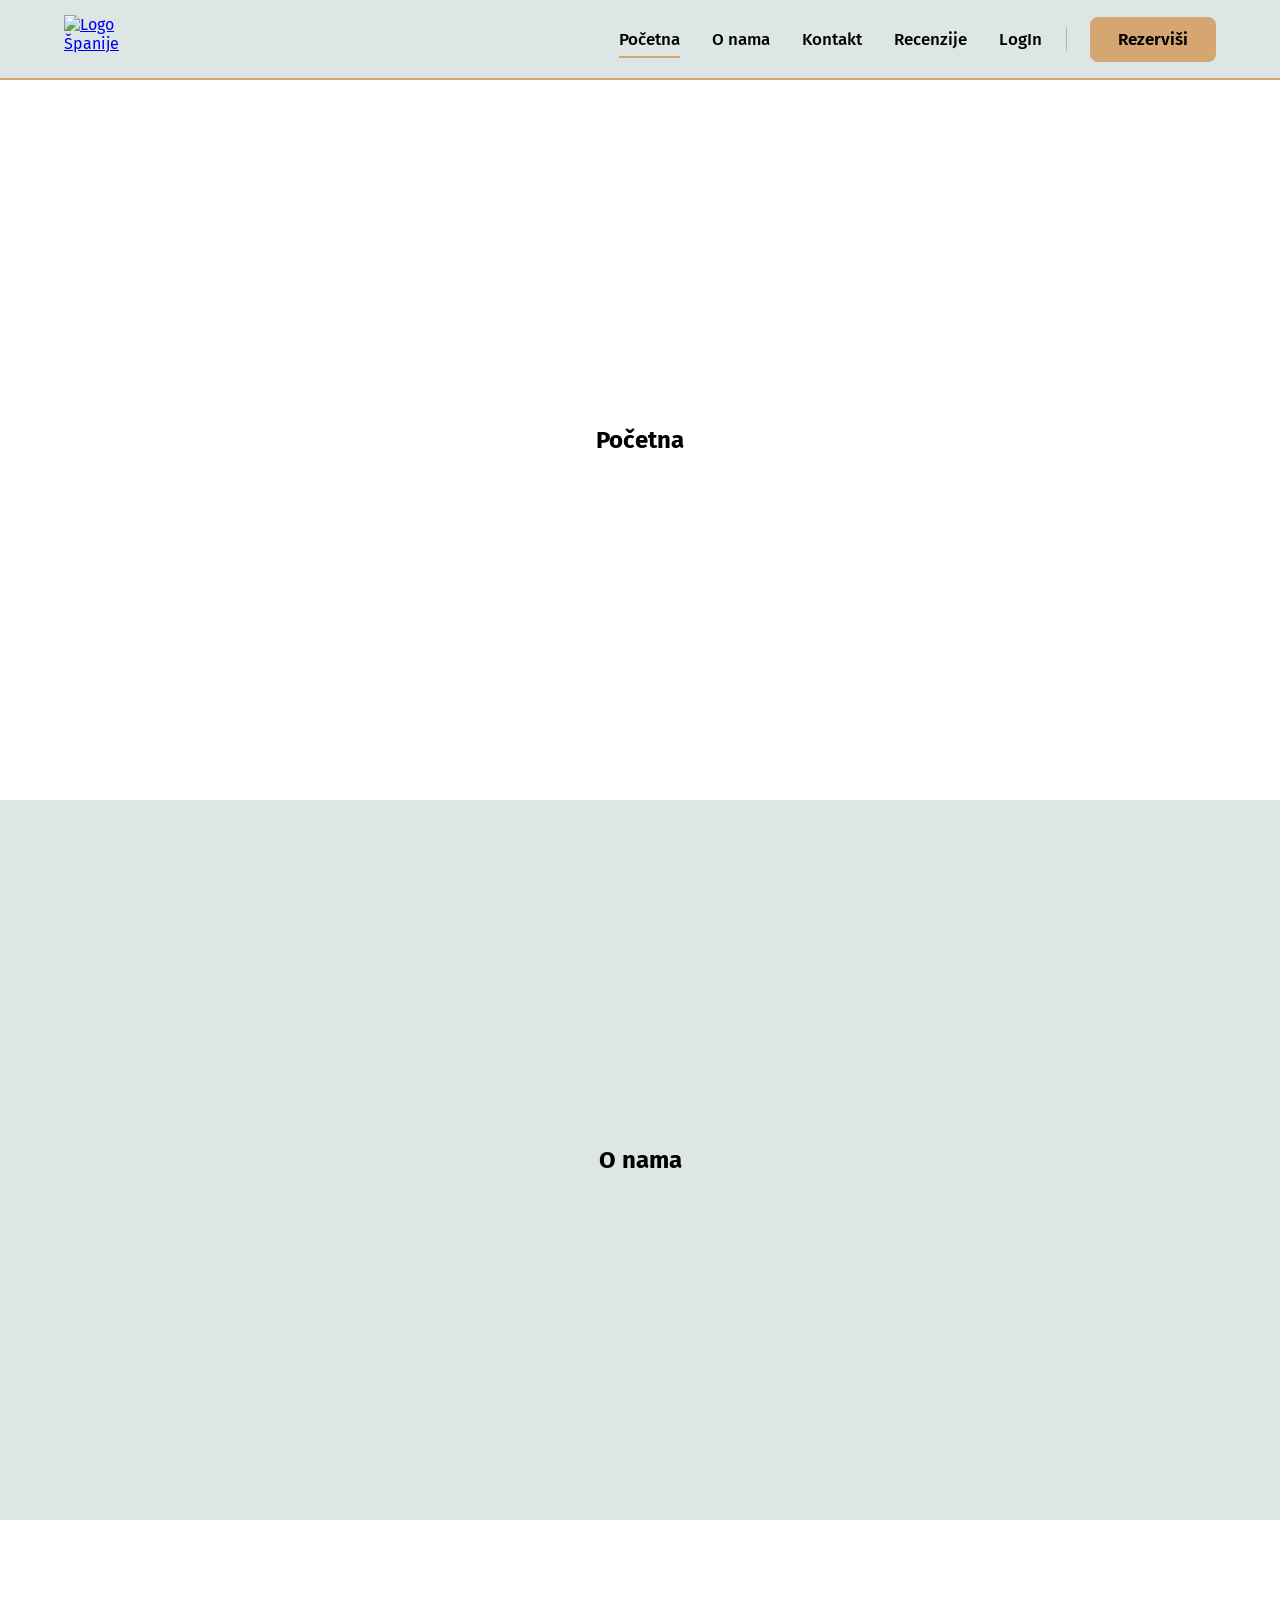
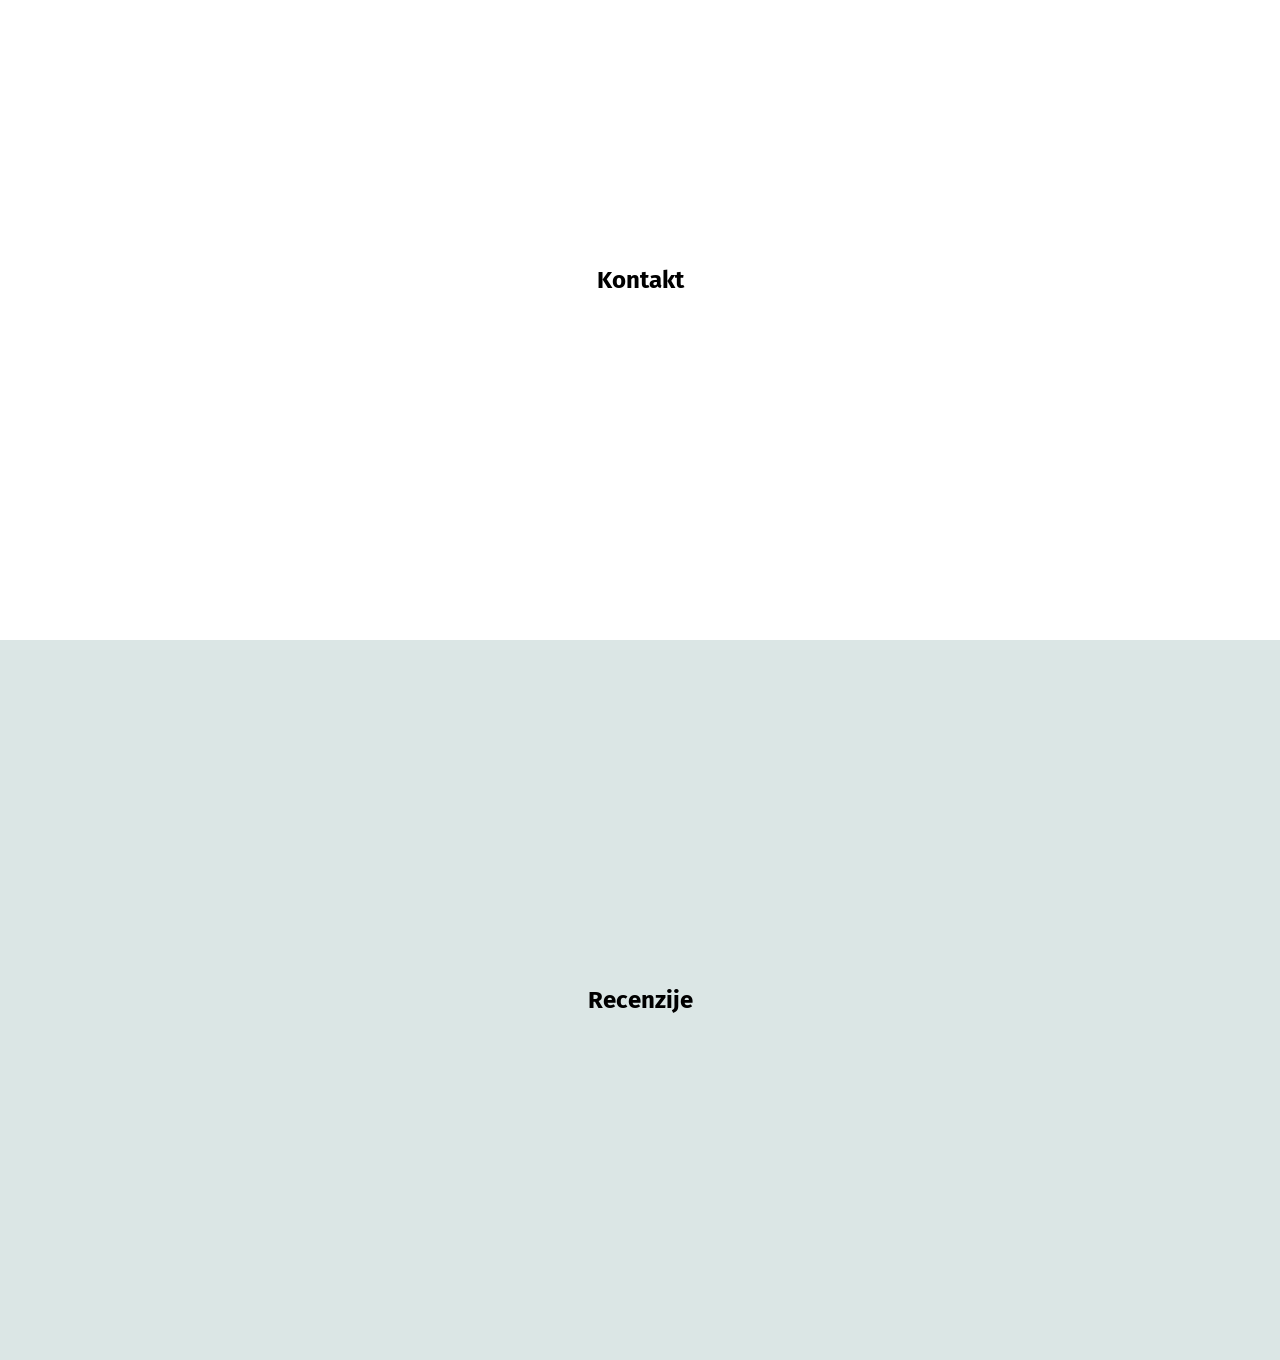
==== index.html @ 9f2703cb "navbar" ====
<!DOCTYPE html>
<html lang="sr">
<head>
  <meta charset="UTF-8">
  <meta name="viewport" content="width=device-width, initial-scale=1">
  <title>Španija – Ibica</title>

  <link rel="preconnect" href="https://fonts.googleapis.com">
  <link rel="preconnect" href="https://fonts.gstatic.com" crossorigin>
  <link href="https://fonts.googleapis.com/css2?family=Fira+Sans:wght@400;500;600&display=swap" rel="stylesheet">
  <link rel="stylesheet" href="style.css">
</head>
<body>

  <!-- ===== NAVBAR ===== -->
  <header class="navbar" id="navbar">
    <div class="navbar__inner">

      <a class="navbar__logo" href="#pocetna" aria-label="Španija Ibica – početna">
        <img src="images/spain-logo.svg" alt="Logo Španije" width="72" height="48">
      </a>

      <button class="navbar__burger" type="button"
              aria-label="Otvori meni" aria-expanded="false" aria-controls="navbar-menu">
        <span></span>
        <span></span>
        <span></span>
      </button>

      <nav class="navbar__menu" id="navbar-menu" aria-label="Glavna navigacija">
        <ul class="navbar__list">
          <li><a class="navbar__link" href="#pocetna">Početna</a></li>
          <li><a class="navbar__link" href="#o-nama">O nama</a></li>
          <li><a class="navbar__link" href="#kontakt">Kontakt</a></li>
          <li><a class="navbar__link" href="#recenzije">Recenzije</a></li>
          <li><a class="navbar__link" href="#login">LogIn</a></li>
        </ul>

        <a class="navbar__cta" href="https://www.booking.com" target="_blank" rel="noopener noreferrer">
          Rezerviši
        </a>
      </nav>

    </div>
  </header>

  <!-- Privremene sekcije samo da se vidi scroll i aktivni link; obriši ih kad dodaš pravi sadržaj -->
  <main>
    <section class="sekcija" id="pocetna"><h1>Početna</h1></section>
    <section class="sekcija sekcija--alt" id="o-nama"><h2>O nama</h2></section>
    <section class="sekcija" id="kontakt"><h2>Kontakt</h2></section>
    <section class="sekcija sekcija--alt" id="recenzije"><h2>Recenzije</h2></section>
  </main>

  <script src="script.js"></script>
</body>
</html>
---- style.css ----
/* ==========================================================
   Varijable
   ========================================================== */
:root {
  --boja-akcent: #D5A572;
  --boja-svetla: #DBE6E5;
  --boja-siva: #676C6C;
  --boja-teksta: #000000;

  --visina-navbara: 80px;
  --visina-navbara-mala: 64px;
  --sirina-kontejnera: 1200px;
  --prelaz: 0.25s ease;
}

/* ==========================================================
   Osnova
   ========================================================== */
*,
*::before,
*::after {
  box-sizing: border-box;
  margin: 0;
  padding: 0;
}

html {
  scroll-behavior: smooth;
}

body {
  padding-top: var(--visina-navbara);
  font-family: "Fira Sans", sans-serif;
  color: var(--boja-teksta);
  background: #fff;
}

a:focus-visible,
button:focus-visible {
  outline: 2px solid var(--boja-siva);
  outline-offset: 3px;
  border-radius: 4px;
}

/* ==========================================================
   Navbar
   ========================================================== */
.navbar {
  position: fixed;
  top: 0;
  left: 0;
  right: 0;
  z-index: 1000;
  height: var(--visina-navbara);
  background: var(--boja-svetla);
  border-bottom: 2px solid var(--boja-akcent);
  transition: height var(--prelaz), box-shadow var(--prelaz);
}

.navbar--scrolled {
  height: var(--visina-navbara-mala);
  box-shadow: 0 4px 16px rgba(103, 108, 108, 0.3);
}

.navbar__inner {
  height: 100%;
  max-width: var(--sirina-kontejnera);
  margin: 0 auto;
  padding: 0 24px;
  display: flex;
  align-items: center;
  justify-content: space-between;
}

/* ----- Logo (levo) ----- */
.navbar__logo {
  display: flex;
  align-items: center;
}

.navbar__logo img {
  display: block;
  height: 48px;
  width: auto;
  transition: height var(--prelaz);
}

.navbar--scrolled .navbar__logo img {
  height: 40px;
}

/* ----- Meni (desno) ----- */
.navbar__menu {
  display: flex;
  align-items: center;
}

.navbar__list {
  display: flex;
  align-items: center;
  gap: 32px;
  list-style: none;
}

.navbar__link {
  position: relative;
  padding: 8px 0;
  font-size: 17px;
  font-weight: 500;
  color: var(--boja-teksta);
  text-decoration: none;
}

.navbar__link::after {
  content: "";
  position: absolute;
  left: 0;
  right: 0;
  bottom: 0;
  height: 2px;
  background: var(--boja-akcent);
  transform: scaleX(0);
  transform-origin: left;
  transition: transform var(--prelaz);
}

.navbar__link:hover::after,
.navbar__link:focus-visible::after,
.navbar__link.is-active::after {
  transform: scaleX(1);
}

/* ----- Dugme Rezerviši (odvojeno) ----- */
.navbar__cta {
  position: relative;
  margin-left: 48px;
  padding: 10px 26px;
  font-size: 17px;
  font-weight: 600;
  color: var(--boja-teksta);
  text-decoration: none;
  background: var(--boja-akcent);
  border: 2px solid var(--boja-akcent);
  border-radius: 8px;
  transition: background var(--prelaz), border-color var(--prelaz), color var(--prelaz);
}

/* tanka vertikalna linija koja vizuelno odvaja dugme */
.navbar__cta::before {
  content: "";
  position: absolute;
  left: -26px;
  top: 50%;
  width: 1px;
  height: 24px;
  background: var(--boja-siva);
  opacity: 0.4;
  transform: translateY(-50%);
}

.navbar__cta:hover,
.navbar__cta:focus-visible {
  background: var(--boja-siva);
  border-color: var(--boja-siva);
  color: #fff;
}

/* ----- Hamburger (samo mobilni) ----- */
.navbar__burger {
  display: none;
  width: 44px;
  height: 44px;
  padding: 0;
  background: none;
  border: 0;
  cursor: pointer;
  flex-direction: column;
  align-items: center;
  justify-content: center;
  gap: 5px;
}

.navbar__burger span {
  display: block;
  width: 26px;
  height: 3px;
  background: var(--boja-teksta);
  border-radius: 2px;
  transition: transform var(--prelaz), opacity var(--prelaz);
}

.navbar__burger[aria-expanded="true"] span:nth-child(1) {
  transform: translateY(8px) rotate(45deg);
}

.navbar__burger[aria-expanded="true"] span:nth-child(2) {
  opacity: 0;
}

.navbar__burger[aria-expanded="true"] span:nth-child(3) {
  transform: translateY(-8px) rotate(-45deg);
}

/* ==========================================================
   Mobilni
   ========================================================== */
@media (max-width: 900px) {
  .navbar__inner {
    padding: 0 16px;
  }

  .navbar__burger {
    display: flex;
  }

  .navbar__menu {
    position: absolute;
    top: 100%;
    left: 0;
    right: 0;
    flex-direction: column;
    align-items: stretch;
    gap: 24px;
    padding: 24px 16px 28px;
    background: var(--boja-svetla);
    border-bottom: 2px solid var(--boja-akcent);
    box-shadow: 0 8px 16px rgba(103, 108, 108, 0.25);
    opacity: 0;
    visibility: hidden;
    transform: translateY(-8px);
    transition: opacity var(--prelaz), transform var(--prelaz), visibility var(--prelaz);
  }

  .navbar__menu.is-open {
    opacity: 1;
    visibility: visible;
    transform: translateY(0);
  }

  .navbar__list {
    flex-direction: column;
    align-items: flex-start;
    gap: 14px;
  }

  .navbar__link {
    font-size: 19px;
  }

  .navbar__cta {
    margin-left: 0;
    text-align: center;
  }

  .navbar__cta::before {
    display: none;
  }
}

/* ==========================================================
   Privremene sekcije (obriši kad dodaš pravi sadržaj)
   ========================================================== */
.sekcija {
  display: flex;
  align-items: center;
  justify-content: center;
  min-height: 80vh;
  padding: 48px 24px;
  scroll-margin-top: var(--visina-navbara-mala);
}

.sekcija--alt {
  background: var(--boja-svetla);
}

/* ==========================================================
   Manje animacija ako korisnik tako želi
   ========================================================== */
@media (prefers-reduced-motion: reduce) {
  html {
    scroll-behavior: auto;
  }

  *,
  *::before,
  *::after {
    transition: none !important;
  }
}
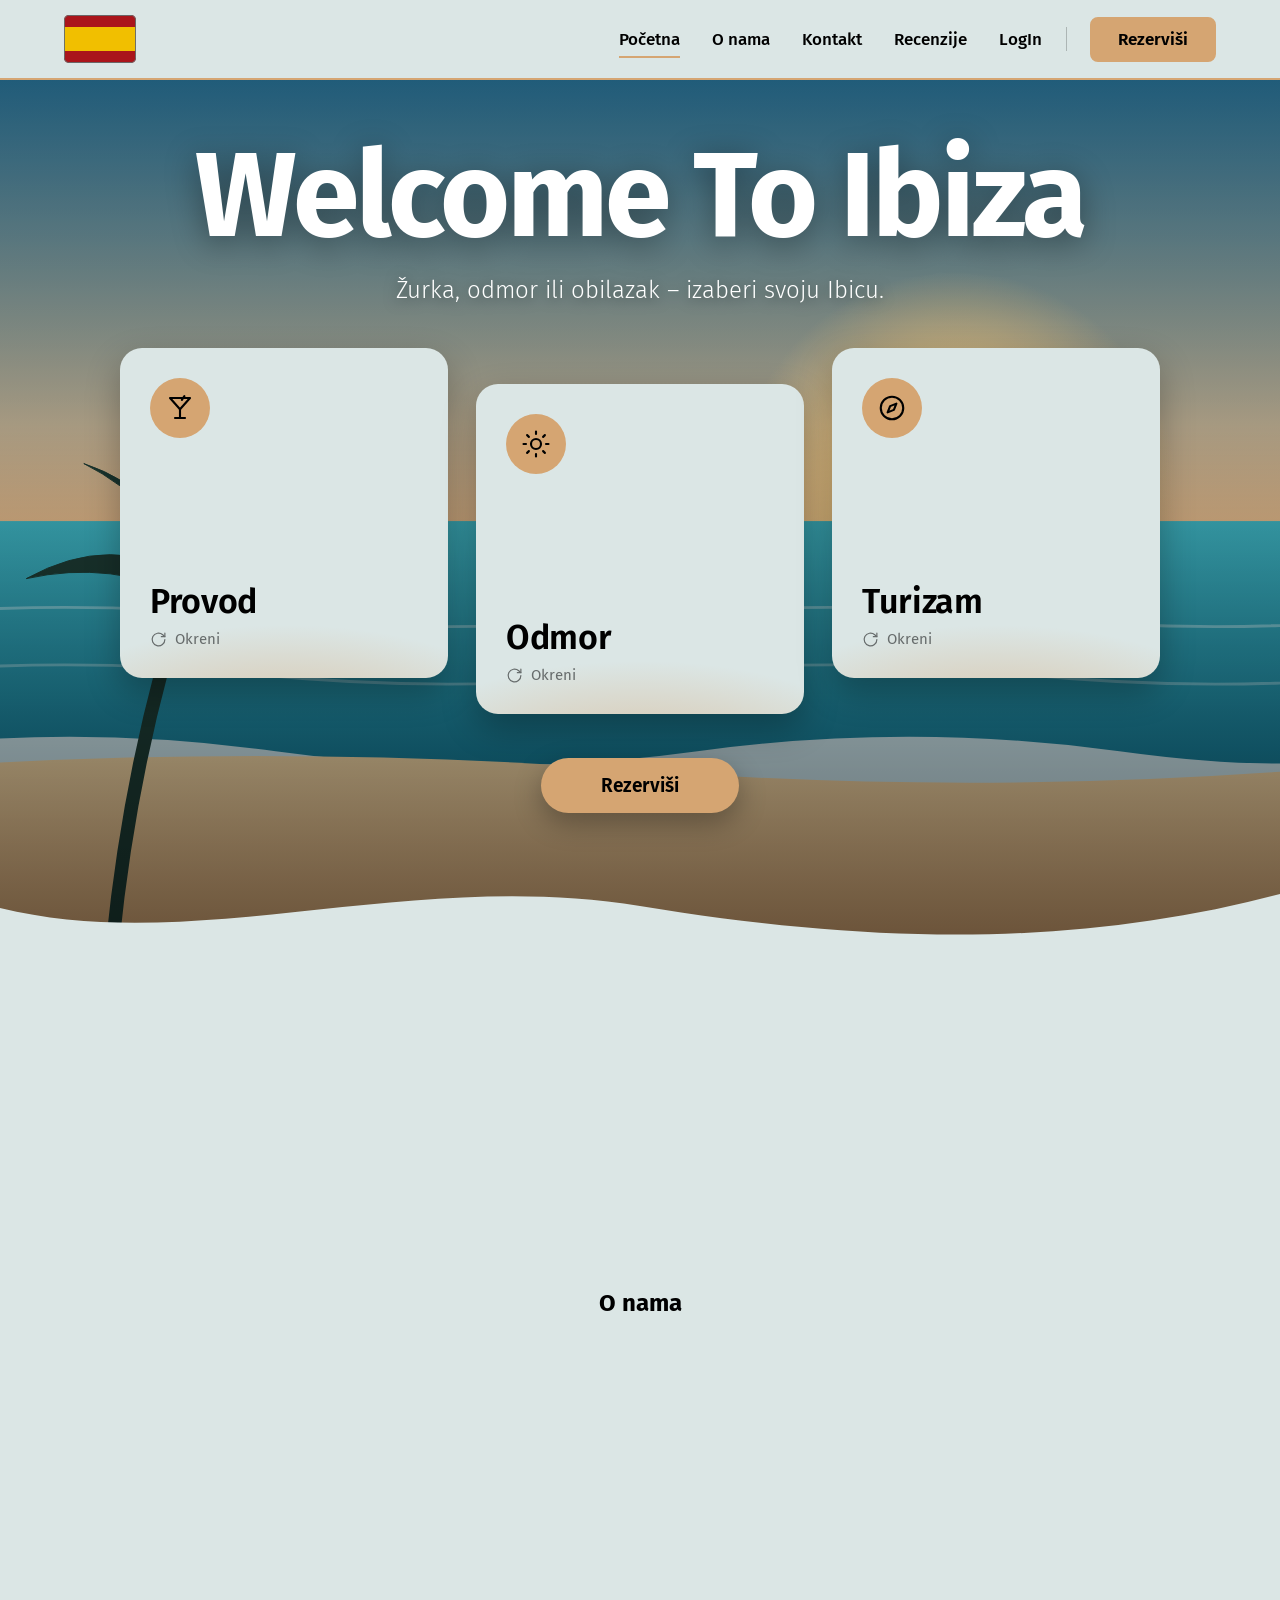
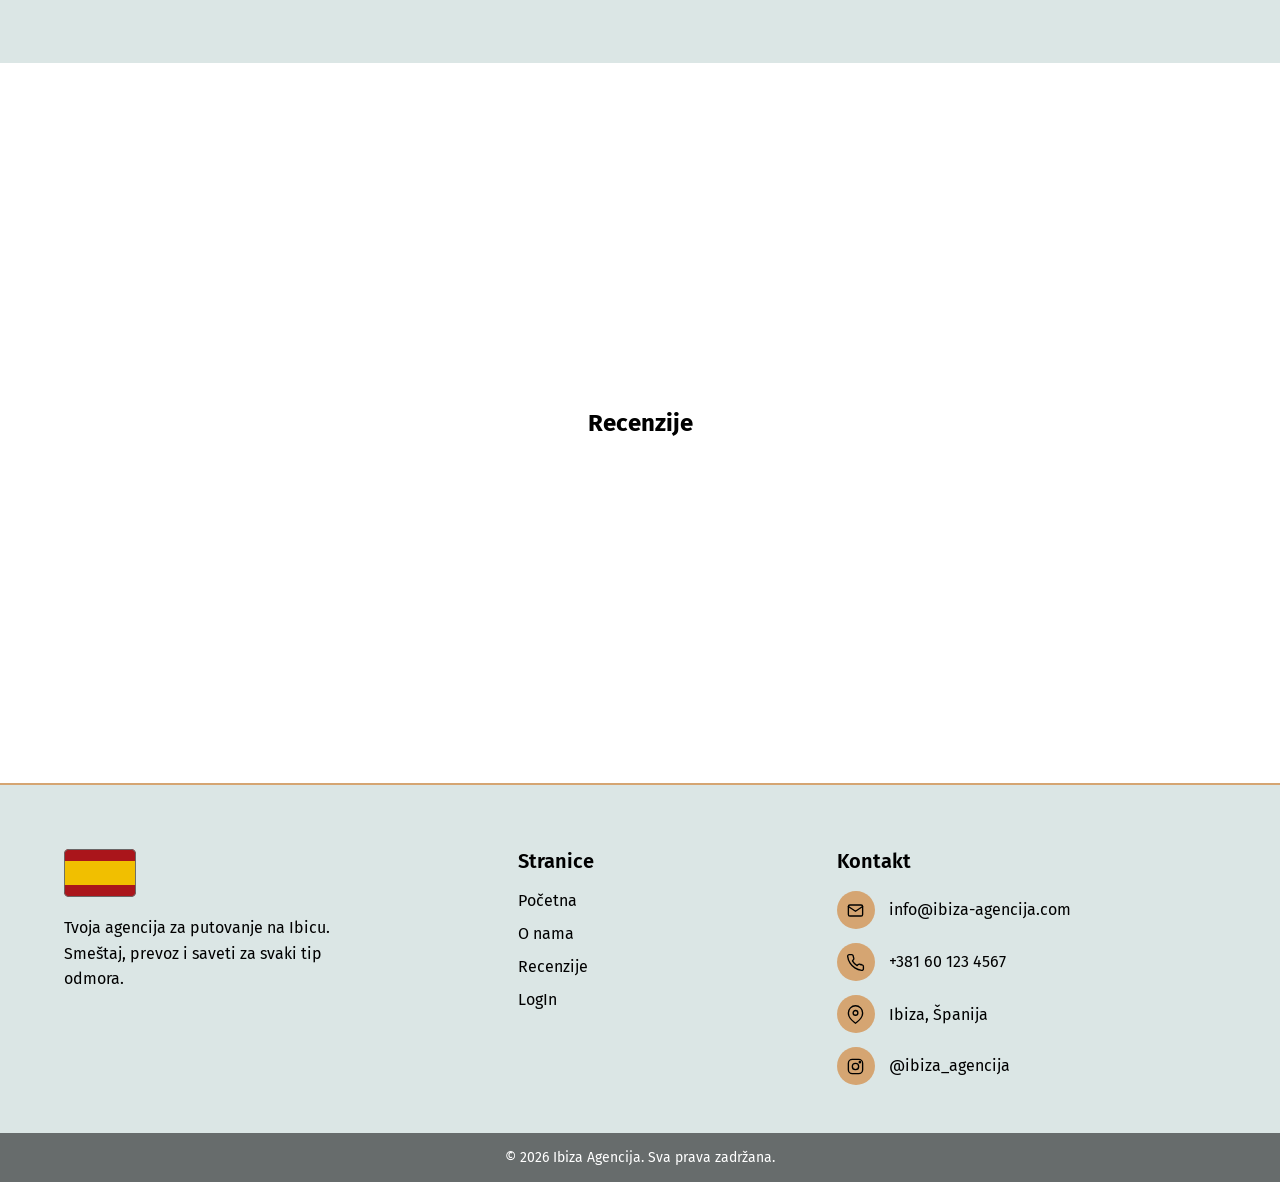
==== commit 4dfc3e52: "Add files via upload dodata hero sekcija" ====
--- a/index.html
+++ b/index.html
@@ -7,10 +7,22 @@
 
   <link rel="preconnect" href="https://fonts.googleapis.com">
   <link rel="preconnect" href="https://fonts.gstatic.com" crossorigin>
-  <link href="https://fonts.googleapis.com/css2?family=Fira+Sans:wght@400;500;600&display=swap" rel="stylesheet">
+  <link href="https://fonts.googleapis.com/css2?family=Fira+Sans:wght@300;400;500;600;700&display=swap" rel="stylesheet">
   <link rel="stylesheet" href="style.css">
 </head>
 <body>
+
+  <!-- Ikonice (koriste se preko <use>) -->
+  <svg class="sprite" aria-hidden="true" focusable="false">
+    <symbol id="i-provod" viewBox="0 0 24 24"><path d="M4 4h16l-8 9z"/><path d="M12 13v7M8 20h8"/><path d="M15.5 2.5l-2 3"/></symbol>
+    <symbol id="i-odmor" viewBox="0 0 24 24"><circle cx="12" cy="12" r="4"/><path d="M12 2v2M12 20v2M4.9 4.9l1.4 1.4M17.7 17.7l1.4 1.4M2 12h2M20 12h2M4.9 19.1l1.4-1.4M17.7 6.3l1.4-1.4"/></symbol>
+    <symbol id="i-turizam" viewBox="0 0 24 24"><circle cx="12" cy="12" r="9"/><path d="M15.5 8.5l-2 5-5 2 2-5z"/></symbol>
+    <symbol id="i-okreni" viewBox="0 0 24 24"><path d="M21 12a9 9 0 1 1-3-6.7L21 8"/><path d="M21 3v5h-5"/></symbol>
+    <symbol id="i-mail" viewBox="0 0 24 24"><rect x="3" y="5" width="18" height="14" rx="2"/><path d="M3 7l9 6 9-6"/></symbol>
+    <symbol id="i-tel" viewBox="0 0 24 24"><path d="M22 16.9v3a2 2 0 0 1-2.2 2 19.8 19.8 0 0 1-8.6-3.1 19.5 19.5 0 0 1-6-6A19.8 19.8 0 0 1 2.1 4.2 2 2 0 0 1 4.1 2h3a2 2 0 0 1 2 1.7c.1 1 .4 1.9.7 2.8a2 2 0 0 1-.5 2.1L8.1 9.9a16 16 0 0 0 6 6l1.3-1.3a2 2 0 0 1 2.1-.4c.9.3 1.8.6 2.8.7a2 2 0 0 1 1.7 2z"/></symbol>
+    <symbol id="i-lokacija" viewBox="0 0 24 24"><path d="M21 10c0 7-9 13-9 13s-9-6-9-13a9 9 0 0 1 18 0z"/><circle cx="12" cy="10" r="3"/></symbol>
+    <symbol id="i-insta" viewBox="0 0 24 24"><rect x="3" y="3" width="18" height="18" rx="5"/><circle cx="12" cy="12" r="4"/><circle cx="17.5" cy="6.5" r="0.8"/></symbol>
+  </svg>
 
   <!-- ===== NAVBAR ===== -->
   <header class="navbar" id="navbar">
@@ -44,13 +56,155 @@
     </div>
   </header>
 
-  <!-- Privremene sekcije samo da se vidi scroll i aktivni link; obriši ih kad dodaš pravi sadržaj -->
   <main>
-    <section class="sekcija" id="pocetna"><h1>Početna</h1></section>
+
+    <!-- ===== HERO / POČETNA =====
+         Slika plaže: ubaci fajl u folder images/ i nazovi ga hero-beach.jpg
+         (radi i .jpeg, .png, .webp). Kod ne moraš da menjaš. -->
+    <section class="hero" id="pocetna" aria-labelledby="hero-naslov">
+
+      <div class="hero__content">
+        <h1 class="hero__title" id="hero-naslov">Welcome To Ibiza</h1>
+        <p class="hero__subtitle">Žurka, odmor ili obilazak – izaberi svoju Ibicu.</p>
+      </div>
+
+      <ul class="cards">
+
+        <li>
+          <button class="card card--sand" type="button" aria-pressed="false">
+            <span class="card__inner">
+              <span class="card__face card__face--front">
+                <span class="card__badge">
+                  <svg class="icon" aria-hidden="true"><use href="#i-provod"/></svg>
+                </span>
+                <span class="card__title">Provod</span>
+                <span class="card__hint">
+                  <svg class="icon" aria-hidden="true"><use href="#i-okreni"/></svg>
+                  Okreni
+                </span>
+              </span>
+              <span class="card__face card__face--back" aria-hidden="true">
+                <span class="card__title">Provod</span>
+                <span class="card__text">
+                  Klubovi poznati u celom svetu, DJ setovi na plaži i noći koje traju do jutra.
+                </span>
+                <svg class="icon card__watermark" aria-hidden="true"><use href="#i-provod"/></svg>
+              </span>
+            </span>
+          </button>
+        </li>
+
+        <li>
+          <button class="card card--sea" type="button" aria-pressed="false">
+            <span class="card__inner">
+              <span class="card__face card__face--front">
+                <span class="card__badge">
+                  <svg class="icon" aria-hidden="true"><use href="#i-odmor"/></svg>
+                </span>
+                <span class="card__title">Odmor</span>
+                <span class="card__hint">
+                  <svg class="icon" aria-hidden="true"><use href="#i-okreni"/></svg>
+                  Okreni
+                </span>
+              </span>
+              <span class="card__face card__face--back" aria-hidden="true">
+                <span class="card__title">Odmor</span>
+                <span class="card__text">
+                  Mirne uvale, bistro more i beach barovi gde se zalazak sunca gleda bez žurbe.
+                </span>
+                <svg class="icon card__watermark" aria-hidden="true"><use href="#i-odmor"/></svg>
+              </span>
+            </span>
+          </button>
+        </li>
+
+        <li>
+          <button class="card card--sand" type="button" aria-pressed="false">
+            <span class="card__inner">
+              <span class="card__face card__face--front">
+                <span class="card__badge">
+                  <svg class="icon" aria-hidden="true"><use href="#i-turizam"/></svg>
+                </span>
+                <span class="card__title">Turizam</span>
+                <span class="card__hint">
+                  <svg class="icon" aria-hidden="true"><use href="#i-okreni"/></svg>
+                  Okreni
+                </span>
+              </span>
+              <span class="card__face card__face--back" aria-hidden="true">
+                <span class="card__title">Turizam</span>
+                <span class="card__text">
+                  Dalt Vila, stari grad pod zaštitom UNESCO-a, pijace, ribarska sela i staze kroz borove šume.
+                </span>
+                <svg class="icon card__watermark" aria-hidden="true"><use href="#i-turizam"/></svg>
+              </span>
+            </span>
+          </button>
+        </li>
+
+      </ul>
+
+      <a class="hero__cta" href="https://www.booking.com" target="_blank" rel="noopener noreferrer">
+        Rezerviši
+      </a>
+
+      <svg class="hero__wave" viewBox="0 0 1440 80" preserveAspectRatio="none" aria-hidden="true">
+        <path d="M0 44C220 92 460 4 720 42S1210 84 1440 30V80H0Z"/>
+      </svg>
+
+    </section>
+
+    <!-- Privremene sekcije; obriši ih kad dodaš pravi sadržaj -->
     <section class="sekcija sekcija--alt" id="o-nama"><h2>O nama</h2></section>
-    <section class="sekcija" id="kontakt"><h2>Kontakt</h2></section>
-    <section class="sekcija sekcija--alt" id="recenzije"><h2>Recenzije</h2></section>
+    <section class="sekcija" id="recenzije"><h2>Recenzije</h2></section>
+
   </main>
+
+  <!-- ===== FOOTER / KONTAKT ===== -->
+  <footer class="footer" id="kontakt">
+    <div class="footer__inner">
+
+      <div class="footer__brand">
+        <img src="images/spain-logo.svg" alt="Logo Španije" width="72" height="48">
+        <p>Tvoja agencija za putovanje na Ibicu. Smeštaj, prevoz i saveti za svaki tip odmora.</p>
+      </div>
+
+      <nav class="footer__col" aria-label="Stranice">
+        <h2 class="footer__heading">Stranice</h2>
+        <ul class="footer__links">
+          <li><a href="#pocetna">Početna</a></li>
+          <li><a href="#o-nama">O nama</a></li>
+          <li><a href="#recenzije">Recenzije</a></li>
+          <li><a href="#login">LogIn</a></li>
+        </ul>
+      </nav>
+
+      <address class="footer__col">
+        <h2 class="footer__heading">Kontakt</h2>
+        <ul class="footer__contact">
+          <li>
+            <span class="footer__ico"><svg class="icon" aria-hidden="true"><use href="#i-mail"/></svg></span>
+            <a href="mailto:info@ibiza-agencija.com">info@ibiza-agencija.com</a>
+          </li>
+          <li>
+            <span class="footer__ico"><svg class="icon" aria-hidden="true"><use href="#i-tel"/></svg></span>
+            <a href="tel:+381601234567">+381 60 123 4567</a>
+          </li>
+          <li>
+            <span class="footer__ico"><svg class="icon" aria-hidden="true"><use href="#i-lokacija"/></svg></span>
+            <span>Ibiza, Španija</span>
+          </li>
+          <li>
+            <span class="footer__ico"><svg class="icon" aria-hidden="true"><use href="#i-insta"/></svg></span>
+            <a href="https://www.instagram.com/ibiza_agencija" target="_blank" rel="noopener noreferrer">@ibiza_agencija</a>
+          </li>
+        </ul>
+      </address>
+
+    </div>
+
+    <p class="footer__copy">© <span id="godina">2026</span> Ibiza Agencija. Sva prava zadržana.</p>
+  </footer>
 
   <script src="script.js"></script>
 </body>
--- a/style.css
+++ b/style.css
@@ -40,6 +40,22 @@
   outline: 2px solid var(--boja-siva);
   outline-offset: 3px;
   border-radius: 4px;
+}
+
+/* sakrivena biblioteka ikonica */
+.sprite {
+  position: absolute;
+  width: 0;
+  height: 0;
+  overflow: hidden;
+}
+
+.icon {
+  fill: none;
+  stroke: currentColor;
+  stroke-width: 1.7;
+  stroke-linecap: round;
+  stroke-linejoin: round;
 }
 
 /* ==========================================================
@@ -202,9 +218,406 @@
 }
 
 /* ==========================================================
+   Hero
+   ========================================================== */
+.hero {
+  position: relative;
+  display: flex;
+  flex-direction: column;
+  align-items: center;
+  justify-content: center;
+  gap: 44px;
+  min-height: calc(100vh - var(--visina-navbara));
+  padding: 56px 24px 130px;
+  overflow: hidden;
+  scroll-margin-top: var(--visina-navbara-mala);
+  color: #fff;
+  text-align: center;
+
+  /* SLIKA PLAŽE: ubaci images/hero-beach.jpg (ili .jpeg / .png / .webp).
+     Ako je nema, prikazuje se crtež images/hero-beach.svg. */
+  background-image:
+    linear-gradient(180deg, rgba(0, 0, 0, 0.28) 0%, rgba(0, 0, 0, 0.12) 40%, rgba(0, 0, 0, 0.5) 100%),
+    url("images/hero-beach.jpg"),
+    url("images/hero-beach.jpeg"),
+    url("images/hero-beach.png"),
+    url("images/hero-beach.webp"),
+    url("images/hero-beach.svg");
+  background-size: cover;
+  background-position: center;
+}
+
+.hero__title {
+  font-size: clamp(3rem, 9.5vw, 7.5rem);
+  font-weight: 700;
+  line-height: 1;
+  letter-spacing: -0.025em;
+  text-shadow: 0 6px 32px rgba(0, 0, 0, 0.4);
+}
+
+.hero__subtitle {
+  margin-top: 20px;
+  font-size: clamp(1.1rem, 2.2vw, 1.5rem);
+  font-weight: 300;
+  text-shadow: 0 2px 14px rgba(0, 0, 0, 0.55);
+}
+
+/* talas na dnu hero sekcije prelazi u sledeću sekciju */
+.hero__wave {
+  position: absolute;
+  left: 0;
+  bottom: -1px;
+  width: 100%;
+  height: 80px;
+  fill: var(--boja-svetla);
+}
+
+/* ----- Dugme Rezerviši ----- */
+.hero__cta {
+  padding: 16px 60px;
+  font-size: 19px;
+  font-weight: 600;
+  color: var(--boja-teksta);
+  text-decoration: none;
+  background: var(--boja-akcent);
+  border-radius: 999px;
+  box-shadow: 0 10px 28px rgba(0, 0, 0, 0.3);
+  transition: background var(--prelaz), color var(--prelaz), transform var(--prelaz), box-shadow var(--prelaz);
+}
+
+.hero__cta:hover,
+.hero__cta:focus-visible {
+  background: var(--boja-siva);
+  color: #fff;
+  transform: translateY(-3px);
+  box-shadow: 0 16px 34px rgba(0, 0, 0, 0.35);
+}
+
+.hero__cta:active {
+  transform: translateY(0);
+}
+
+/* ----- Jedna animacija pri učitavanju: naslov pa kartice pa dugme ----- */
+@keyframes izlazak {
+  from {
+    opacity: 0;
+    transform: translateY(26px);
+  }
+  to {
+    opacity: 1;
+    transform: none;
+  }
+}
+
+.hero__title,
+.hero__subtitle,
+.cards li,
+.hero__cta {
+  animation: izlazak 0.8s cubic-bezier(0.2, 0.7, 0.2, 1) both;
+}
+
+.hero__title { animation-delay: 0.05s; }
+.hero__subtitle { animation-delay: 0.2s; }
+.cards li:nth-child(1) { animation-delay: 0.4s; }
+.cards li:nth-child(2) { animation-delay: 0.52s; }
+.cards li:nth-child(3) { animation-delay: 0.64s; }
+.hero__cta { animation-delay: 0.9s; }
+
+/* ==========================================================
+   Kartice (flip)
+   ========================================================== */
+.cards {
+  display: grid;
+  grid-template-columns: repeat(3, 1fr);
+  align-items: start;
+  gap: 28px;
+  width: 100%;
+  max-width: 1040px;
+  list-style: none;
+}
+
+/* srednja kartica je malo spuštena */
+.cards li:nth-child(2) {
+  margin-top: 36px;
+}
+
+.card {
+  display: block;
+  width: 100%;
+  height: 330px;
+  padding: 0;
+  font: inherit;
+  color: var(--boja-teksta);
+  text-align: left;
+  background: none;
+  border: 0;
+  border-radius: 22px;
+  cursor: pointer;
+  perspective: 1400px;
+}
+
+/* odskok celog kartona pri okretanju */
+.card.is-popping {
+  animation: odskok 0.9s ease;
+}
+
+@keyframes odskok {
+  0%   { transform: scale(1); }
+  35%  { transform: scale(1.07) translateY(-10px); }
+  100% { transform: scale(1); }
+}
+
+.card__inner {
+  position: relative;
+  display: block;
+  width: 100%;
+  height: 100%;
+  transform-style: preserve-3d;
+  /* mali "preskok" na kraju daje osećaj težine kartice */
+  transition: transform 0.95s cubic-bezier(0.3, 1.25, 0.45, 1);
+}
+
+.card:hover .card__inner {
+  transform: translateY(-6px);
+}
+
+.card.is-flipped .card__inner,
+.card.is-flipped:hover .card__inner {
+  transform: rotateY(180deg);
+}
+
+.card__face {
+  position: absolute;
+  inset: 0;
+  display: flex;
+  flex-direction: column;
+  padding: 30px;
+  overflow: hidden;
+  border-radius: 22px;
+  box-shadow: 0 14px 34px rgba(0, 0, 0, 0.28);
+  -webkit-backface-visibility: hidden;
+  backface-visibility: hidden;
+  transition: box-shadow 0.6s ease;
+}
+
+.card.is-flipped .card__face {
+  box-shadow: 0 26px 50px rgba(0, 0, 0, 0.38);
+}
+
+/* ----- Prednja strana ----- */
+.card__face--front {
+  justify-content: flex-end;
+  background:
+    radial-gradient(130% 55% at 50% 118%, rgba(213, 165, 114, 0.6), transparent 62%),
+    var(--boja-svetla);
+}
+
+.card__badge {
+  display: grid;
+  place-items: center;
+  width: 60px;
+  height: 60px;
+  margin-bottom: auto;
+  background: var(--boja-akcent);
+  border-radius: 50%;
+}
+
+.card__badge .icon {
+  width: 30px;
+  height: 30px;
+}
+
+.card__title {
+  font-size: 34px;
+  font-weight: 600;
+  line-height: 1.1;
+  letter-spacing: -0.01em;
+}
+
+.card__hint {
+  display: flex;
+  align-items: center;
+  gap: 8px;
+  margin-top: 10px;
+  font-size: 15px;
+  color: var(--boja-siva);
+}
+
+.card__hint .icon {
+  width: 17px;
+  height: 17px;
+  transition: transform 0.6s ease;
+}
+
+.card:hover .card__hint .icon {
+  transform: rotate(180deg);
+}
+
+/* ----- Zadnja strana ----- */
+.card__face--back {
+  justify-content: center;
+  gap: 16px;
+  transform: rotateY(180deg);
+}
+
+.card--sand .card__face--back {
+  background: var(--boja-akcent);
+}
+
+.card--sea .card__face--back {
+  background: var(--boja-svetla);
+  border: 2px solid var(--boja-akcent);
+}
+
+.card__text {
+  position: relative;
+  max-width: 28ch;
+  font-size: 18px;
+  line-height: 1.55;
+}
+
+.card__watermark {
+  position: absolute;
+  right: -34px;
+  bottom: -38px;
+  width: 150px;
+  height: 150px;
+  color: rgba(0, 0, 0, 0.1);
+  stroke-width: 1.2;
+}
+
+/* opis se pojavljuje tek kad se kartica okrene */
+.card__face--back .card__title,
+.card__face--back .card__text {
+  opacity: 0;
+  transform: translateY(14px);
+  transition: opacity 0.5s ease, transform 0.5s ease;
+}
+
+.card.is-flipped .card__face--back .card__title {
+  opacity: 1;
+  transform: none;
+  transition-delay: 0.45s;
+}
+
+.card.is-flipped .card__face--back .card__text {
+  opacity: 1;
+  transform: none;
+  transition-delay: 0.6s;
+}
+
+/* ==========================================================
+   Privremene sekcije (obriši kad dodaš pravi sadržaj)
+   ========================================================== */
+.sekcija {
+  display: flex;
+  align-items: center;
+  justify-content: center;
+  min-height: 80vh;
+  padding: 48px 24px;
+  scroll-margin-top: var(--visina-navbara-mala);
+}
+
+.sekcija--alt {
+  background: var(--boja-svetla);
+}
+
+/* ==========================================================
+   Footer
+   ========================================================== */
+.footer {
+  background: var(--boja-svetla);
+  border-top: 2px solid var(--boja-akcent);
+  scroll-margin-top: var(--visina-navbara-mala);
+}
+
+.footer__inner {
+  display: grid;
+  grid-template-columns: 1.5fr 1fr 1.4fr;
+  gap: 48px;
+  max-width: var(--sirina-kontejnera);
+  margin: 0 auto;
+  padding: 64px 24px 48px;
+}
+
+.footer__brand img {
+  display: block;
+  height: 48px;
+  width: auto;
+  margin-bottom: 18px;
+}
+
+.footer__brand p {
+  max-width: 34ch;
+  line-height: 1.6;
+}
+
+.footer__col {
+  font-style: normal;
+}
+
+.footer__heading {
+  margin-bottom: 18px;
+  font-size: 20px;
+  font-weight: 600;
+}
+
+.footer__links,
+.footer__contact {
+  display: grid;
+  gap: 14px;
+  list-style: none;
+}
+
+.footer__links a,
+.footer__contact a {
+  color: var(--boja-teksta);
+  text-decoration: none;
+  border-bottom: 1px solid transparent;
+  transition: border-color var(--prelaz);
+}
+
+.footer__links a:hover,
+.footer__links a:focus-visible,
+.footer__contact a:hover,
+.footer__contact a:focus-visible {
+  border-bottom-color: var(--boja-akcent);
+}
+
+.footer__contact li {
+  display: flex;
+  align-items: center;
+  gap: 14px;
+}
+
+.footer__ico {
+  display: grid;
+  flex: none;
+  place-items: center;
+  width: 38px;
+  height: 38px;
+  background: var(--boja-akcent);
+  border-radius: 50%;
+}
+
+.footer__ico .icon {
+  width: 19px;
+  height: 19px;
+}
+
+.footer__copy {
+  padding: 16px 24px;
+  font-size: 14px;
+  text-align: center;
+  color: #fff;
+  background: var(--boja-siva);
+}
+
+/* ==========================================================
    Mobilni
    ========================================================== */
 @media (max-width: 900px) {
+  /* navbar */
   .navbar__inner {
     padding: 0 16px;
   }
@@ -255,22 +668,36 @@
   .navbar__cta::before {
     display: none;
   }
-}
-
-/* ==========================================================
-   Privremene sekcije (obriši kad dodaš pravi sadržaj)
-   ========================================================== */
-.sekcija {
-  display: flex;
-  align-items: center;
-  justify-content: center;
-  min-height: 80vh;
-  padding: 48px 24px;
-  scroll-margin-top: var(--visina-navbara-mala);
-}
-
-.sekcija--alt {
-  background: var(--boja-svetla);
+
+  /* hero */
+  .hero {
+    gap: 40px;
+    padding: 56px 16px 120px;
+  }
+
+  .hero__wave {
+    height: 56px;
+  }
+
+  .cards {
+    grid-template-columns: 1fr;
+    max-width: 420px;
+  }
+
+  .cards li:nth-child(2) {
+    margin-top: 0;
+  }
+
+  .card {
+    height: 270px;
+  }
+
+  /* footer */
+  .footer__inner {
+    grid-template-columns: 1fr;
+    gap: 36px;
+    padding: 48px 16px 36px;
+  }
 }
 
 /* ==========================================================
@@ -284,6 +711,14 @@
   *,
   *::before,
   *::after {
+    animation: none !important;
     transition: none !important;
   }
-}
+
+  /* bez animacije opis se odmah vidi na okrenutoj kartici */
+  .card.is-flipped .card__face--back .card__title,
+  .card.is-flipped .card__face--back .card__text {
+    opacity: 1;
+    transform: none;
+  }
+}
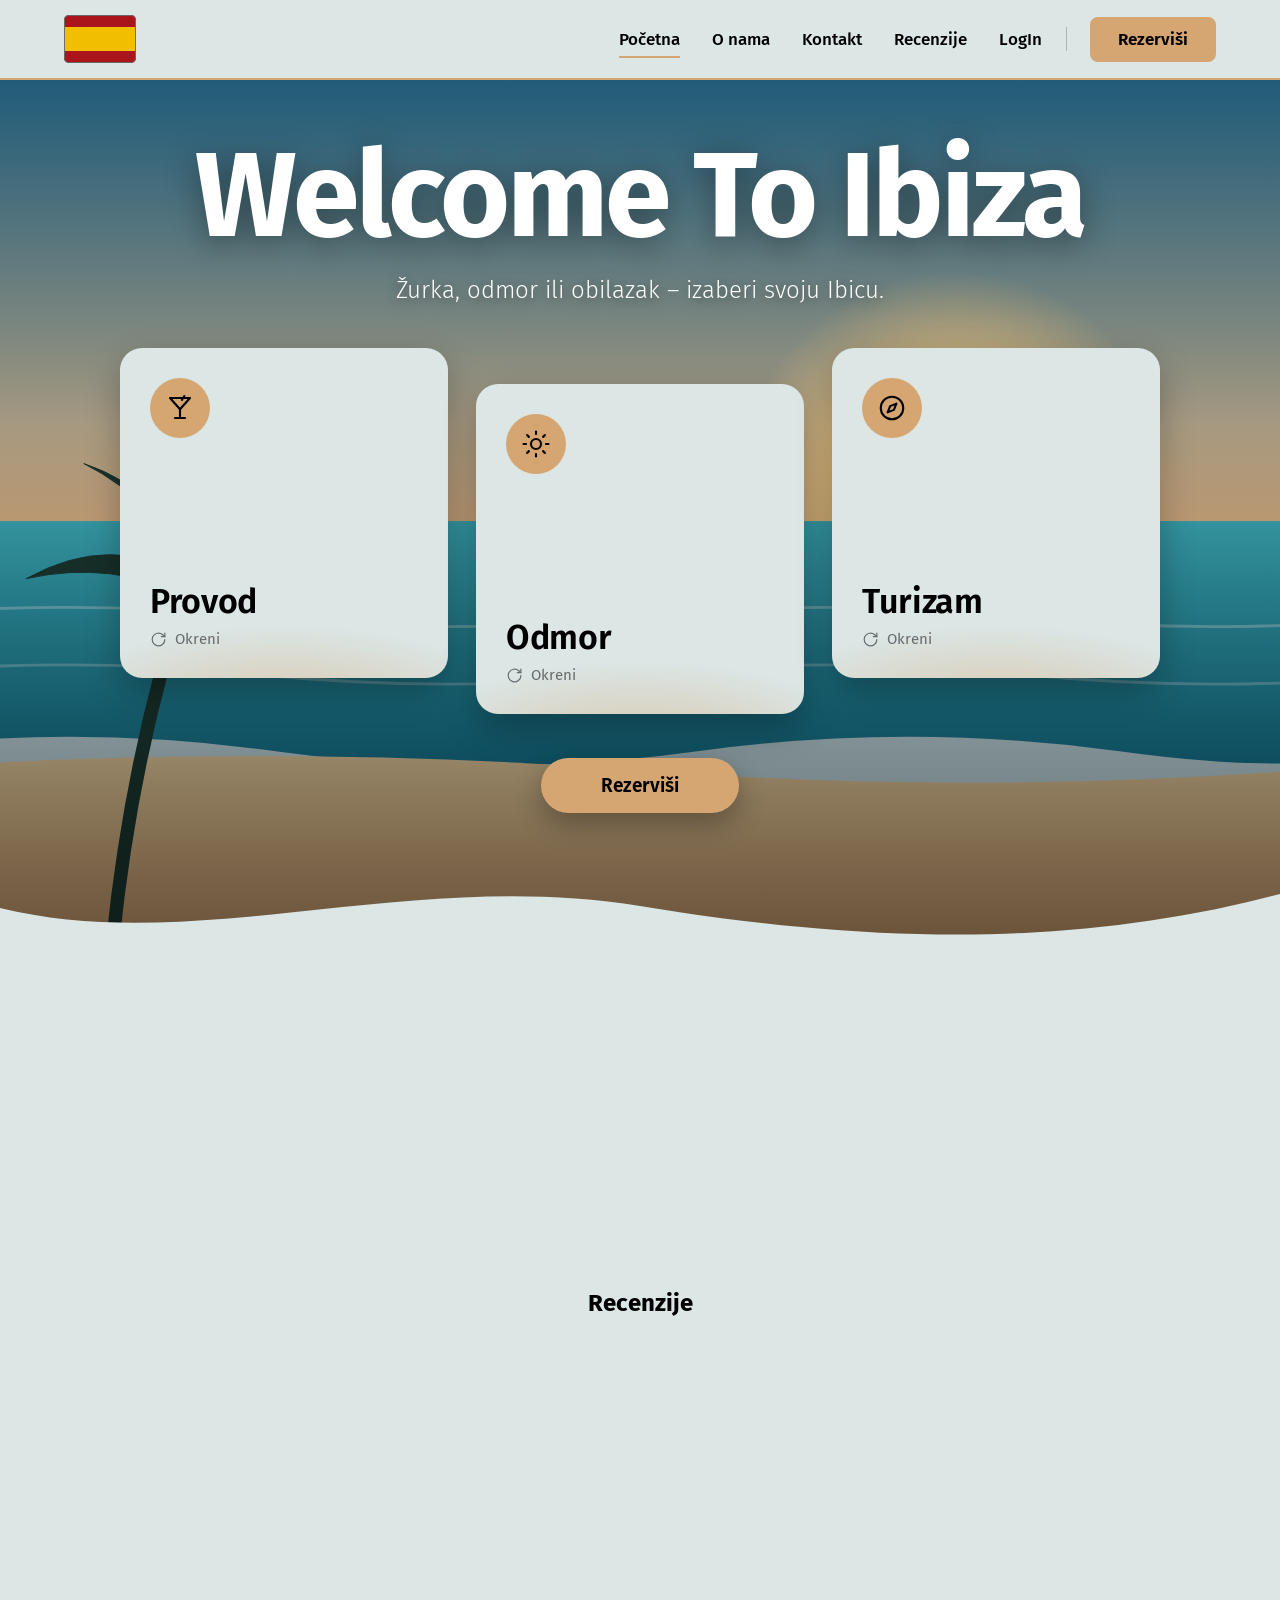
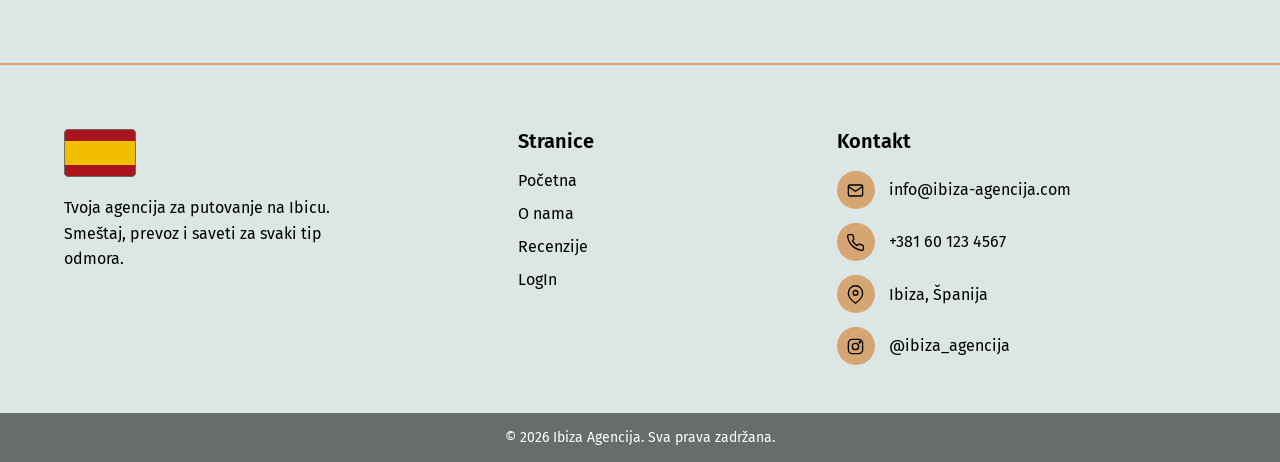
==== commit 65f1a424: "dodato o-nama 2" ====
--- a/index.html
+++ b/index.html
@@ -42,7 +42,7 @@
       <nav class="navbar__menu" id="navbar-menu" aria-label="Glavna navigacija">
         <ul class="navbar__list">
           <li><a class="navbar__link" href="#pocetna">Početna</a></li>
-          <li><a class="navbar__link" href="#o-nama">O nama</a></li>
+          <li><a class="navbar__link" href="o-nama.html">O nama</a></li>
           <li><a class="navbar__link" href="#kontakt">Kontakt</a></li>
           <li><a class="navbar__link" href="#recenzije">Recenzije</a></li>
           <li><a class="navbar__link" href="#login">LogIn</a></li>
@@ -155,8 +155,7 @@
     </section>
 
     <!-- Privremene sekcije; obriši ih kad dodaš pravi sadržaj -->
-    <section class="sekcija sekcija--alt" id="o-nama"><h2>O nama</h2></section>
-    <section class="sekcija" id="recenzije"><h2>Recenzije</h2></section>
+    <section class="sekcija sekcija--alt" id="recenzije"><h2>Recenzije</h2></section>
 
   </main>
 
@@ -173,7 +172,7 @@
         <h2 class="footer__heading">Stranice</h2>
         <ul class="footer__links">
           <li><a href="#pocetna">Početna</a></li>
-          <li><a href="#o-nama">O nama</a></li>
+          <li><a href="o-nama.html">O nama</a></li>
           <li><a href="#recenzije">Recenzije</a></li>
           <li><a href="#login">LogIn</a></li>
         </ul>
--- a/style.css
+++ b/style.css
@@ -520,6 +520,300 @@
 
 .sekcija--alt {
   background: var(--boja-svetla);
+}
+
+/* ==========================================================
+   Podstranice: hero
+   ========================================================== */
+.page-hero {
+  position: relative;
+  display: flex;
+  flex-direction: column;
+  align-items: center;
+  justify-content: center;
+  min-height: 60vh;
+  padding: 72px 24px 130px;
+  overflow: hidden;
+  color: #fff;
+  text-align: center;
+  background-size: cover;
+  background-position: center;
+}
+
+/* SLIKA: images/o-nama-hero.jpg (ili .jpeg / .png / .webp), inače crtež plaže */
+.page-hero--onama {
+  background-image:
+    linear-gradient(180deg, rgba(0, 0, 0, 0.3) 0%, rgba(0, 0, 0, 0.45) 100%),
+    url("images/o-nama-hero.jpg"),
+    url("images/o-nama-hero.jpeg"),
+    url("images/o-nama-hero.png"),
+    url("images/o-nama-hero.webp"),
+    url("images/hero-beach.svg");
+}
+
+/* SLIKA: images/work-travel-hero.jpg (ili .jpeg / .png / .webp) */
+.page-hero--wat {
+  background-image:
+    linear-gradient(180deg, rgba(0, 0, 0, 0.3) 0%, rgba(0, 0, 0, 0.45) 100%),
+    url("images/work-travel-hero.jpg"),
+    url("images/work-travel-hero.jpeg"),
+    url("images/work-travel-hero.png"),
+    url("images/work-travel-hero.webp"),
+    url("images/hero-beach.svg");
+}
+
+/* ==========================================================
+   O nama: opis levo, slika desno
+   ========================================================== */
+.about {
+  padding: 72px 24px 104px;
+  background: var(--boja-svetla);
+}
+
+.about__inner {
+  display: grid;
+  grid-template-columns: 1.1fr 0.9fr;
+  align-items: center;
+  gap: 72px;
+  max-width: var(--sirina-kontejnera);
+  margin: 0 auto;
+}
+
+.about__text h2 {
+  margin-bottom: 28px;
+  font-size: clamp(1.9rem, 3.6vw, 2.8rem);
+  font-weight: 600;
+  line-height: 1.15;
+  letter-spacing: -0.015em;
+}
+
+.about__text p {
+  max-width: 62ch;
+  margin-bottom: 18px;
+  font-size: 18px;
+  line-height: 1.7;
+}
+
+.about__photo {
+  aspect-ratio: 4 / 5;
+  border-radius: 22px;
+  box-shadow: 0 22px 48px rgba(103, 108, 108, 0.4);
+  background-color: var(--boja-akcent);
+  background-size: cover;
+  background-position: center;
+  /* SLIKA: images/o-nama.jpg (ili .jpeg / .png / .webp) */
+  background-image:
+    url("images/o-nama.jpg"),
+    url("images/o-nama.jpeg"),
+    url("images/o-nama.png"),
+    url("images/o-nama.webp"),
+    url("images/hero-beach.svg");
+}
+
+/* ==========================================================
+   Ponuda: letovi, trajekti, hoteli
+   ========================================================== */
+.ponuda {
+  padding: 96px 24px 104px;
+  background: #fff;
+  scroll-margin-top: var(--visina-navbara-mala);
+}
+
+.ponuda__head {
+  max-width: 640px;
+  margin: 0 auto 56px;
+  text-align: center;
+}
+
+.ponuda__head h2 {
+  margin-bottom: 14px;
+  font-size: clamp(1.9rem, 3.6vw, 2.8rem);
+  font-weight: 600;
+  line-height: 1.15;
+  letter-spacing: -0.015em;
+}
+
+.ponuda__head p {
+  font-size: 18px;
+  line-height: 1.6;
+  color: var(--boja-siva);
+}
+
+.ponuda__grid {
+  display: grid;
+  grid-template-columns: repeat(3, 1fr);
+  align-items: stretch;
+  gap: 28px;
+  max-width: var(--sirina-kontejnera);
+  margin: 0 auto;
+}
+
+.ponuda__kolona {
+  display: flex;
+  flex-direction: column;
+  padding: 32px;
+  background: var(--boja-svetla);
+  border-top: 4px solid var(--boja-akcent);
+  border-radius: 22px;
+}
+
+.ponuda__naslov {
+  display: flex;
+  align-items: center;
+  gap: 14px;
+  margin-bottom: 24px;
+  font-size: 26px;
+  font-weight: 600;
+}
+
+.ponuda__ico {
+  display: grid;
+  flex: none;
+  place-items: center;
+  width: 52px;
+  height: 52px;
+  background: var(--boja-akcent);
+  border-radius: 50%;
+}
+
+.ponuda__ico .icon {
+  width: 26px;
+  height: 26px;
+}
+
+.ponuda__lista {
+  flex: 1;
+  margin-bottom: 28px;
+  list-style: none;
+  border-top: 1px solid rgba(103, 108, 108, 0.35);
+}
+
+.ponuda__lista li {
+  display: flex;
+  align-items: baseline;
+  justify-content: space-between;
+  gap: 16px;
+  padding: 16px 0;
+  border-bottom: 1px solid rgba(103, 108, 108, 0.35);
+}
+
+.ponuda__stavka {
+  font-size: 18px;
+  font-weight: 600;
+}
+
+.ponuda__meta {
+  margin-top: 2px;
+  font-size: 15px;
+  color: #3f4343;
+}
+
+.ponuda__cena {
+  flex: none;
+  font-weight: 600;
+  white-space: nowrap;
+}
+
+.ponuda__btn {
+  display: block;
+  padding: 14px 24px;
+  font-size: 17px;
+  font-weight: 600;
+  text-align: center;
+  color: var(--boja-teksta);
+  text-decoration: none;
+  background: var(--boja-akcent);
+  border-radius: 999px;
+  transition: background var(--prelaz), color var(--prelaz), transform var(--prelaz);
+}
+
+.ponuda__btn:hover,
+.ponuda__btn:focus-visible {
+  background: var(--boja-siva);
+  color: #fff;
+  transform: translateY(-2px);
+}
+
+/* ==========================================================
+   Work and Travel poziv
+   ========================================================== */
+.wat {
+  padding: 80px 24px;
+  text-align: center;
+  background: var(--boja-akcent);
+}
+
+.wat h2 {
+  margin-bottom: 14px;
+  font-size: clamp(1.9rem, 3.6vw, 2.8rem);
+  font-weight: 600;
+  letter-spacing: -0.015em;
+}
+
+.wat p {
+  max-width: 52ch;
+  margin: 0 auto;
+  font-size: 18px;
+  line-height: 1.6;
+}
+
+.wat__btn {
+  display: inline-block;
+  margin-top: 32px;
+  padding: 16px 52px;
+  font-size: 19px;
+  font-weight: 600;
+  color: #fff;
+  text-decoration: none;
+  background: var(--boja-siva);
+  border-radius: 999px;
+  box-shadow: 0 10px 26px rgba(0, 0, 0, 0.25);
+  transition: background var(--prelaz), transform var(--prelaz);
+}
+
+.wat__btn:hover,
+.wat__btn:focus-visible {
+  background: var(--boja-teksta);
+  transform: translateY(-3px);
+}
+
+@media (max-width: 1000px) {
+  .ponuda__grid {
+    grid-template-columns: 1fr;
+    max-width: 560px;
+  }
+}
+
+@media (max-width: 900px) {
+  .page-hero {
+    min-height: 44vh;
+    padding: 56px 16px 100px;
+  }
+
+  .about {
+    padding: 48px 16px 72px;
+  }
+
+  .about__inner {
+    grid-template-columns: 1fr;
+    gap: 36px;
+  }
+
+  .about__photo {
+    aspect-ratio: 16 / 10;
+  }
+
+  .ponuda {
+    padding: 64px 16px 72px;
+  }
+
+  .ponuda__kolona {
+    padding: 24px;
+  }
+
+  .wat {
+    padding: 56px 16px;
+  }
 }
 
 /* ==========================================================
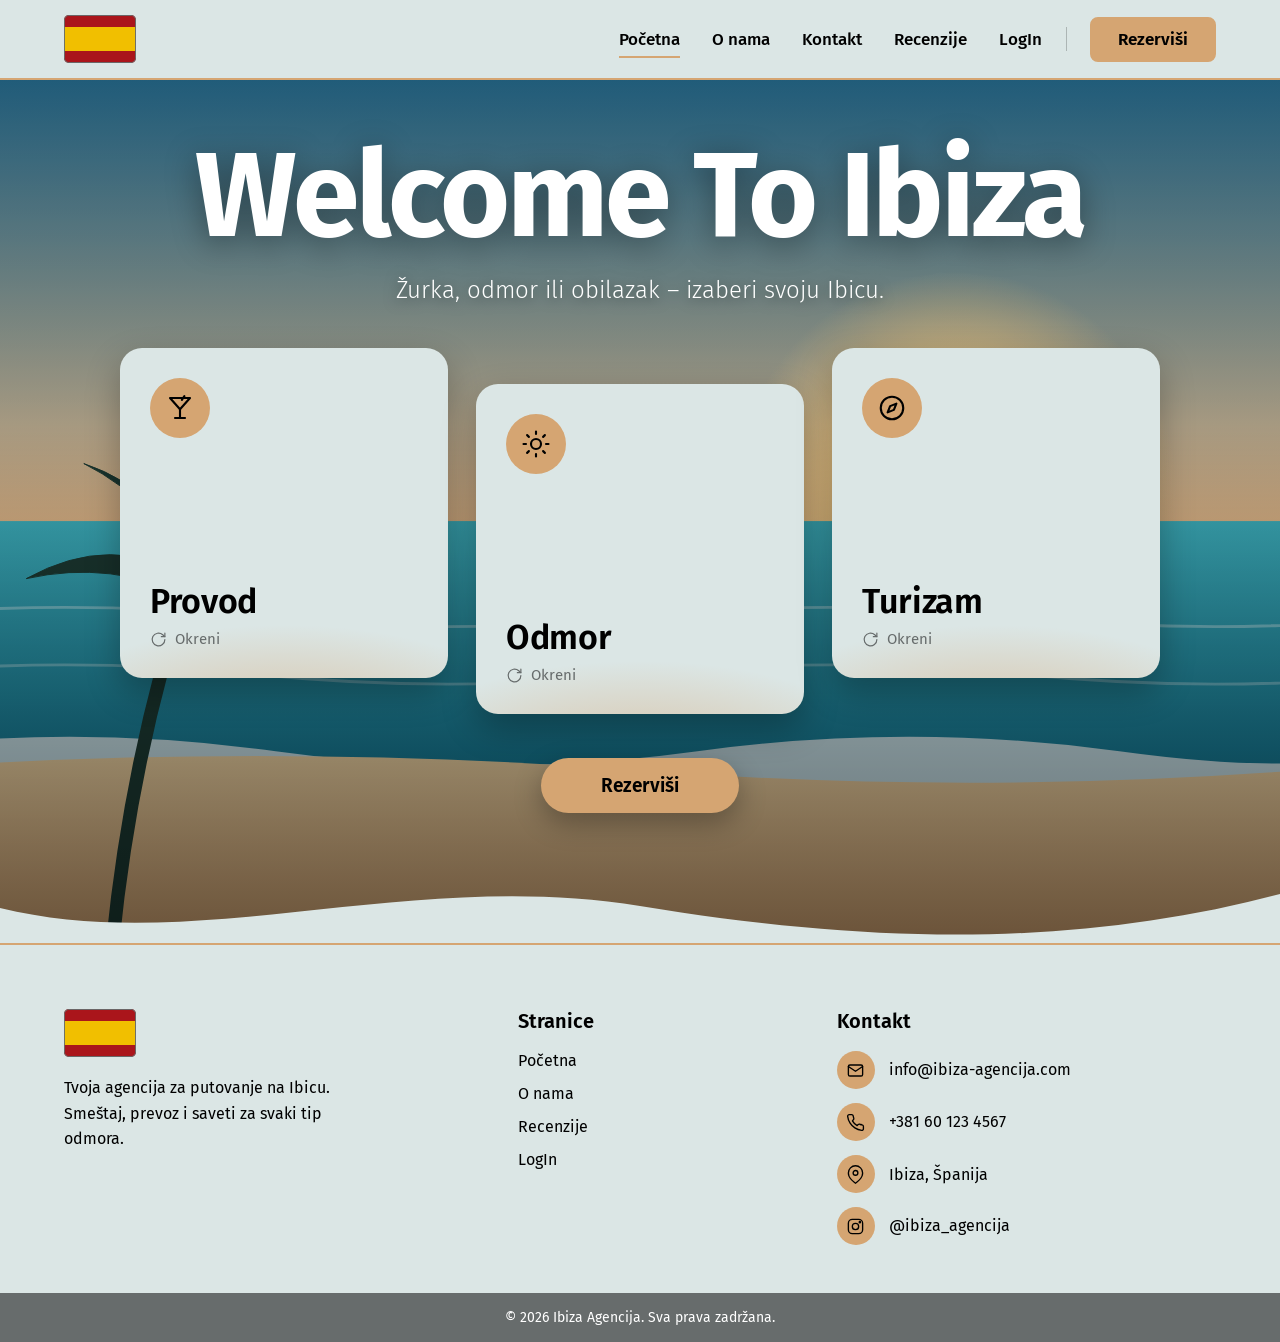
==== commit 2115d853: "dodat recenzije" ====
--- a/index.html
+++ b/index.html
@@ -44,7 +44,7 @@
           <li><a class="navbar__link" href="#pocetna">Početna</a></li>
           <li><a class="navbar__link" href="o-nama.html">O nama</a></li>
           <li><a class="navbar__link" href="#kontakt">Kontakt</a></li>
-          <li><a class="navbar__link" href="#recenzije">Recenzije</a></li>
+          <li><a class="navbar__link" href="recenzije.html">Recenzije</a></li>
           <li><a class="navbar__link" href="#login">LogIn</a></li>
         </ul>
 
@@ -154,8 +154,6 @@
 
     </section>
 
-    <!-- Privremene sekcije; obriši ih kad dodaš pravi sadržaj -->
-    <section class="sekcija sekcija--alt" id="recenzije"><h2>Recenzije</h2></section>
 
   </main>
 
@@ -173,7 +171,7 @@
         <ul class="footer__links">
           <li><a href="#pocetna">Početna</a></li>
           <li><a href="o-nama.html">O nama</a></li>
-          <li><a href="#recenzije">Recenzije</a></li>
+          <li><a href="recenzije.html">Recenzije</a></li>
           <li><a href="#login">LogIn</a></li>
         </ul>
       </nav>
--- a/style.css
+++ b/style.css
@@ -737,27 +737,27 @@
 /* ==========================================================
    Work and Travel poziv
    ========================================================== */
-.wat {
+.cta-band {
   padding: 80px 24px;
   text-align: center;
   background: var(--boja-akcent);
 }
 
-.wat h2 {
+.cta-band h2 {
   margin-bottom: 14px;
   font-size: clamp(1.9rem, 3.6vw, 2.8rem);
   font-weight: 600;
   letter-spacing: -0.015em;
 }
 
-.wat p {
+.cta-band p {
   max-width: 52ch;
   margin: 0 auto;
   font-size: 18px;
   line-height: 1.6;
 }
 
-.wat__btn {
+.cta-band__btn {
   display: inline-block;
   margin-top: 32px;
   padding: 16px 52px;
@@ -771,8 +771,8 @@
   transition: background var(--prelaz), transform var(--prelaz);
 }
 
-.wat__btn:hover,
-.wat__btn:focus-visible {
+.cta-band__btn:hover,
+.cta-band__btn:focus-visible {
   background: var(--boja-teksta);
   transform: translateY(-3px);
 }
@@ -811,7 +811,7 @@
     padding: 24px;
   }
 
-  .wat {
+  .cta-band {
     padding: 56px 16px;
   }
 }
@@ -1016,3 +1016,423 @@
     transform: none;
   }
 }
+
+/* ==========================================================
+   O nama: link ka recenzijama
+   ========================================================== */
+.about__link {
+  position: relative;
+  display: inline-block;
+  margin-top: 8px;
+  padding-bottom: 4px;
+  font-size: 18px;
+  font-weight: 600;
+  color: var(--boja-teksta);
+  text-decoration: none;
+}
+
+.about__link::after {
+  content: "";
+  position: absolute;
+  left: 0;
+  right: 0;
+  bottom: 0;
+  height: 2px;
+  background: var(--boja-akcent);
+  transform-origin: left;
+  transition: transform var(--prelaz);
+}
+
+.about__link:hover::after,
+.about__link:focus-visible::after {
+  transform: scaleX(0.35);
+}
+
+/* ==========================================================
+   Recenzije: hero
+   ========================================================== */
+/* SLIKA: images/recenzije-hero.jpg (ili .jpeg / .png / .webp) */
+.page-hero--recenzije {
+  background-image:
+    linear-gradient(180deg, rgba(0, 0, 0, 0.3) 0%, rgba(0, 0, 0, 0.45) 100%),
+    url("images/recenzije-hero.jpg"),
+    url("images/recenzije-hero.jpeg"),
+    url("images/recenzije-hero.png"),
+    url("images/recenzije-hero.webp"),
+    url("images/hero-beach.svg");
+}
+
+/* ==========================================================
+   Zvezdice
+   ========================================================== */
+.stars {
+  display: inline-flex;
+  gap: 3px;
+  color: var(--boja-akcent);
+}
+
+.star {
+  width: 20px;
+  height: 20px;
+  fill: currentColor;
+  stroke: none;
+}
+
+.star--prazna {
+  color: var(--boja-siva);
+  opacity: 0.3;
+}
+
+.stars--velike .star {
+  width: 28px;
+  height: 28px;
+}
+
+/* ==========================================================
+   Recenzije: kratak tekst + zbir ocena
+   ========================================================== */
+.rec-intro {
+  padding: 72px 24px 104px;
+  background: var(--boja-svetla);
+}
+
+.rec-intro__inner {
+  display: grid;
+  grid-template-columns: 1.1fr 0.9fr;
+  align-items: center;
+  gap: 72px;
+  max-width: var(--sirina-kontejnera);
+  margin: 0 auto;
+}
+
+.rec-intro__text h2 {
+  margin-bottom: 24px;
+  font-size: clamp(1.9rem, 3.6vw, 2.8rem);
+  font-weight: 600;
+  line-height: 1.15;
+  letter-spacing: -0.015em;
+}
+
+.rec-intro__text p {
+  max-width: 58ch;
+  margin-bottom: 16px;
+  font-size: 18px;
+  line-height: 1.7;
+}
+
+.sumarno {
+  padding: 36px;
+  background: #fff;
+  border-radius: 22px;
+  box-shadow: 0 22px 48px rgba(103, 108, 108, 0.35);
+}
+
+.sumarno__gore {
+  display: flex;
+  align-items: center;
+  gap: 24px;
+  margin-bottom: 28px;
+}
+
+.sumarno__broj {
+  min-width: 2.4ch;
+  font-size: clamp(3.8rem, 7vw, 5.2rem);
+  font-weight: 700;
+  line-height: 1;
+  letter-spacing: -0.03em;
+  font-variant-numeric: tabular-nums;
+}
+
+.sumarno__ukupno {
+  margin-top: 8px;
+  font-size: 15px;
+  color: #3f4343;
+}
+
+.bars {
+  display: grid;
+  gap: 12px;
+  list-style: none;
+}
+
+.bar {
+  display: grid;
+  grid-template-columns: 16px 1fr 28px;
+  align-items: center;
+  gap: 14px;
+  font-size: 15px;
+  font-weight: 500;
+}
+
+.bar__count {
+  text-align: right;
+  color: #3f4343;
+}
+
+.bar__track {
+  height: 10px;
+  overflow: hidden;
+  background: var(--boja-svetla);
+  border-radius: 999px;
+}
+
+.bar__fill {
+  display: block;
+  width: 0;
+  height: 100%;
+  background: var(--boja-akcent);
+  border-radius: inherit;
+  transition: width 1.2s cubic-bezier(0.2, 0.8, 0.2, 1);
+  transition-delay: calc(0.3s + var(--i) * 120ms);
+}
+
+.sumarno.is-in .bar__fill {
+  width: var(--udeo, 0%);
+}
+
+/* ==========================================================
+   Recenzije: filteri
+   ========================================================== */
+.rec-section {
+  padding: 96px 24px 104px;
+  background: #fff;
+  scroll-margin-top: var(--visina-navbara-mala);
+}
+
+.rec-section__head {
+  margin-bottom: 32px;
+  text-align: center;
+}
+
+.rec-section__head h2 {
+  font-size: clamp(1.9rem, 3.6vw, 2.8rem);
+  font-weight: 600;
+  letter-spacing: -0.015em;
+}
+
+.filteri {
+  display: flex;
+  flex-wrap: wrap;
+  justify-content: center;
+  gap: 10px;
+  margin-bottom: 16px;
+}
+
+.filter {
+  padding: 10px 24px;
+  font: inherit;
+  font-size: 16px;
+  font-weight: 500;
+  color: var(--boja-teksta);
+  cursor: pointer;
+  background: var(--boja-svetla);
+  border: 2px solid transparent;
+  border-radius: 999px;
+  transition: background var(--prelaz), border-color var(--prelaz), transform 0.3s cubic-bezier(0.3, 1.6, 0.5, 1);
+}
+
+.filter:hover {
+  border-color: var(--boja-akcent);
+}
+
+.filter:active {
+  transform: scale(0.95);
+}
+
+.filter[aria-pressed="true"] {
+  font-weight: 600;
+  background: var(--boja-akcent);
+  border-color: var(--boja-akcent);
+}
+
+.rec-broj {
+  min-height: 1.5em;
+  margin-bottom: 40px;
+  font-size: 15px;
+  text-align: center;
+  color: #3f4343;
+}
+
+.rec-prazno {
+  margin-top: 8px;
+  text-align: center;
+  color: #3f4343;
+}
+
+/* ==========================================================
+   Recenzije: kartice
+   ========================================================== */
+.rec-grid {
+  column-count: 3;
+  column-gap: 24px;
+  max-width: var(--sirina-kontejnera);
+  margin: 0 auto;
+}
+
+.rec {
+  position: relative;
+  display: block;
+  break-inside: avoid;
+  margin-bottom: 24px;
+  padding: 28px;
+  background: var(--boja-svetla);
+  border-top: 4px solid var(--boja-akcent);
+  border-radius: 22px;
+  transition: transform 0.35s ease, box-shadow 0.35s ease;
+}
+
+.rec::before {
+  content: "\201C";
+  position: absolute;
+  top: 8px;
+  right: 22px;
+  font-size: 96px;
+  font-weight: 700;
+  line-height: 1;
+  color: rgba(213, 165, 114, 0.55);
+  pointer-events: none;
+}
+
+.rec:hover {
+  transform: translateY(-6px);
+  box-shadow: 0 18px 36px rgba(103, 108, 108, 0.3);
+}
+
+.rec__head {
+  display: flex;
+  align-items: center;
+  gap: 14px;
+  margin-bottom: 14px;
+}
+
+.rec__avatar {
+  display: grid;
+  flex: none;
+  place-items: center;
+  width: 48px;
+  height: 48px;
+  font-size: 16px;
+  font-weight: 700;
+  background: var(--boja-akcent);
+  border-radius: 50%;
+}
+
+.rec__ime {
+  font-size: 18px;
+  font-weight: 600;
+}
+
+.rec__meta {
+  font-size: 14px;
+  color: #3f4343;
+}
+
+.rec__tekst {
+  margin: 14px 0 20px;
+  font-size: 17px;
+  line-height: 1.65;
+}
+
+.rec__foot {
+  display: flex;
+  flex-wrap: wrap;
+  align-items: center;
+  gap: 10px;
+  font-size: 14px;
+}
+
+.rec__tag {
+  padding: 4px 14px;
+  font-weight: 500;
+  background: #fff;
+  border-radius: 999px;
+}
+
+.rec__hotel {
+  color: #3f4343;
+}
+
+/* ----- Animacije (samo kad radi JavaScript) ----- */
+.js .rec {
+  opacity: 0;
+}
+
+.js .rec.is-in {
+  opacity: 1;
+  animation: rec-ulaz 0.8s cubic-bezier(0.2, 0.7, 0.2, 1) backwards;
+  animation-delay: var(--d, 0s);
+}
+
+@keyframes rec-ulaz {
+  from {
+    opacity: 0;
+    transform: translateY(36px) scale(0.96);
+  }
+}
+
+/* zvezdice iskaču jedna za drugom kad se kartica pojavi */
+.js .rec.is-in .star {
+  animation: zvezda-ulaz 0.5s cubic-bezier(0.3, 1.7, 0.5, 1) backwards;
+  animation-delay: calc(var(--d, 0s) + 0.35s + var(--i) * 80ms);
+}
+
+@keyframes zvezda-ulaz {
+  from {
+    opacity: 0;
+    transform: scale(0.1) rotate(-60deg);
+  }
+}
+
+.js .sumarno .star {
+  opacity: 0;
+}
+
+.js .sumarno.is-in .star {
+  opacity: 1;
+  animation: zvezda-ulaz 0.5s cubic-bezier(0.3, 1.7, 0.5, 1) backwards;
+  animation-delay: calc(0.2s + var(--i) * 90ms);
+}
+
+.js .sumarno.is-in .star--prazna {
+  opacity: 0.3;
+}
+
+/* ==========================================================
+   Recenzije: mobilni
+   ========================================================== */
+@media (max-width: 1000px) {
+  .rec-grid {
+    column-count: 2;
+  }
+}
+
+@media (max-width: 900px) {
+  .rec-intro {
+    padding: 48px 16px 72px;
+  }
+
+  .rec-intro__inner {
+    grid-template-columns: 1fr;
+    gap: 40px;
+  }
+
+  .sumarno {
+    padding: 28px 24px;
+  }
+
+  .rec-section {
+    padding: 64px 16px 72px;
+  }
+}
+
+@media (max-width: 640px) {
+  .rec-grid {
+    column-count: 1;
+  }
+
+  .sumarno__gore {
+    flex-direction: column;
+    align-items: flex-start;
+    gap: 12px;
+  }
+}
